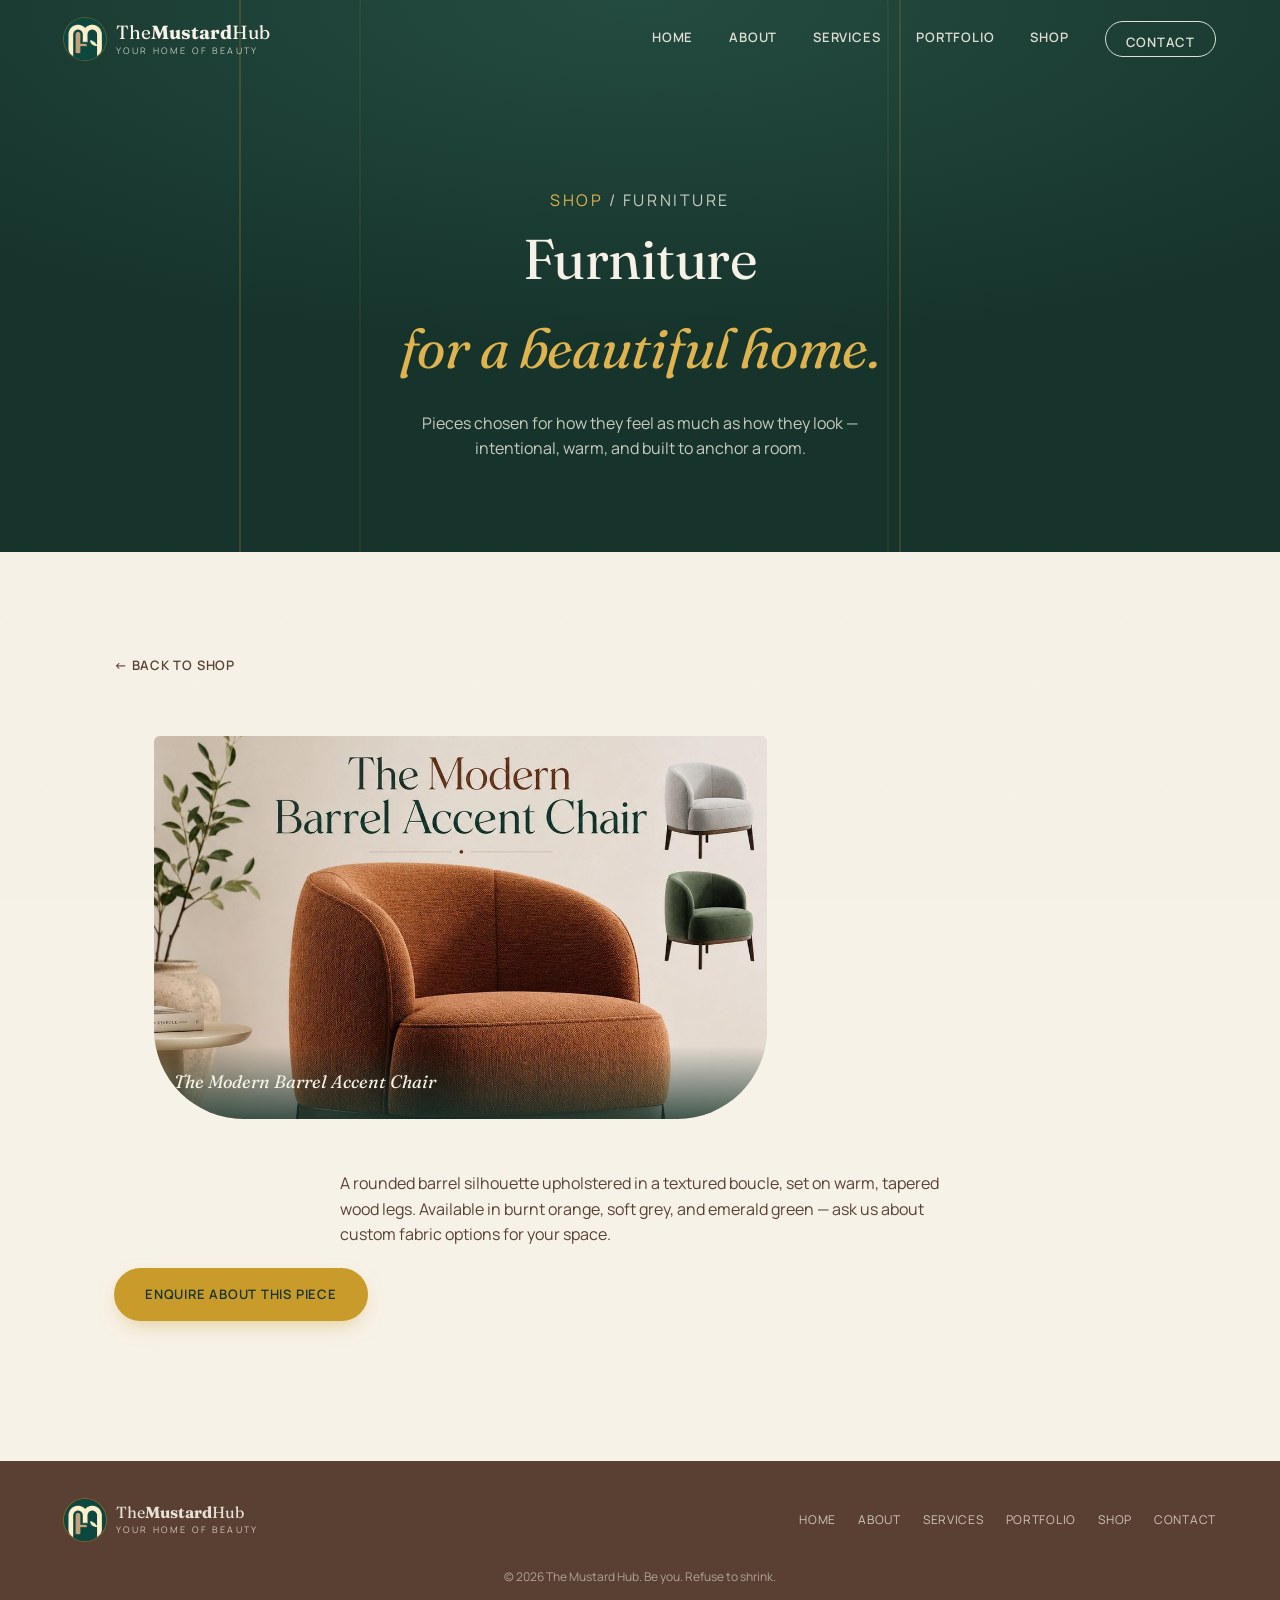
==== furniture.html @ 11c9eaf8 "client changes 🙄" ====
<!DOCTYPE html>
<html lang="en">
<head>
<meta charset="UTF-8">
<meta name="viewport" content="width=device-width, initial-scale=1.0">
<title>Furniture — The Mustard Hub</title>
<meta name="description" content="Furniture pieces curated by The Mustard Hub to bring beauty, warmth and personality into your home.">
<link rel="preconnect" href="https://fonts.googleapis.com">
<link rel="preconnect" href="https://fonts.gstatic.com" crossorigin>
<link href="https://fonts.googleapis.com/css2?family=Fraunces:ital,opsz,wght@0,9..144,300;0,9..144,400;0,9..144,500;0,9..144,600;0,9..144,700;1,9..144,400;1,9..144,500&family=Manrope:wght@300;400;500;600;700&display=swap" rel="stylesheet">
<link rel="stylesheet" href="styles.css">
</head>
<body>

<div class="grain"></div>

<!-- ============ NAV ============ -->
<header class="site-header" id="siteHeader">
  <div class="nav-wrap">
    <a href="index.html#home" class="brand">
      <span class="brand-mark" aria-hidden="true">
        <img src="assets/logo-mark.jpg" alt="">
      </span>
      <span class="brand-text">
        <span class="brand-name">The<strong>Mustard</strong>Hub</span>
        <span class="brand-tag">Your Home of Beauty</span>
      </span>
    </a>

    <nav class="main-nav" id="mainNav" aria-label="Primary">
      <a href="index.html#home">Home</a>
      <a href="index.html#about">About</a>
      <a href="index.html#services">Services</a>
      <a href="index.html#portfolio">Portfolio</a>
      <a href="index.html#shop">Shop</a>
      <a href="index.html#contact" class="nav-cta">Contact</a>
    </nav>

    <button class="nav-toggle" id="navToggle" aria-label="Open menu" aria-expanded="false" aria-controls="mainNav">
      <span></span><span></span><span></span>
    </button>
  </div>
</header>

<!-- ============ PAGE BANNER ============ -->
<section class="page-banner">
  <div class="hero-arch" aria-hidden="true">
    <svg viewBox="0 0 900 900" preserveAspectRatio="xMidYMax slice">
      <path d="M50 900 V330 C50 148 198 0 380 0 C562 0 710 148 710 330 V900" fill="none" stroke="#C89B2B" stroke-width="1.5" opacity="0.35"/>
      <path d="M170 900 V360 C170 214 288 96 434 96 C580 96 698 214 698 360 V900" fill="none" stroke="#C89B2B" stroke-width="1" opacity="0.22"/>
    </svg>
  </div>
  <div class="page-banner-inner">
    <p class="breadcrumb"><a href="index.html#shop">Shop</a> / Furniture</p>
    <h1>Furniture<br><em>for a beautiful home.</em></h1>
    <p>Pieces chosen for how they feel as much as how they look — intentional, warm, and built to anchor a room.</p>
  </div>
</section>

<!-- ============ GALLERY ============ -->
<section class="gallery-section">
  <a href="index.html#shop" class="back-link reveal">&larr; Back to Shop</a>

  <div class="gallery-grid">
    <figure class="gallery-card wide reveal">
      <img src="assets/chair.jpg" alt="The Modern Barrel Accent Chair in burnt orange boucle with dark wood legs">
      <figcaption>The Modern Barrel Accent Chair</figcaption>
    </figure>
  </div>

  <p class="section-sub reveal" style="margin-top:36px; text-align:left; max-width:60ch;">
    A rounded barrel silhouette upholstered in a textured boucle, set on warm, tapered wood legs.
    Available in burnt orange, soft grey, and emerald green — ask us about custom fabric options
    for your space.
  </p>

  <div class="shop-cta reveal" style="margin-top:20px; text-align:left;">
    <a href="index.html#contact" class="btn btn-solid">Enquire About This Piece</a>
  </div>
</section>

<!-- ============ FOOTER ============ -->
<footer class="site-footer">
  <div class="footer-wrap">
    <a href="index.html#home" class="brand footer-brand-block">
      <span class="brand-mark" aria-hidden="true"><img src="assets/logo-mark.jpg" alt=""></span>
      <span class="brand-text">
        <span class="brand-name footer-brand">The<strong>Mustard</strong>Hub</span>
        <span class="brand-tag">Your Home of Beauty</span>
      </span>
    </a>
    <nav class="footer-nav" aria-label="Footer">
      <a href="index.html#home">Home</a>
      <a href="index.html#about">About</a>
      <a href="index.html#services">Services</a>
      <a href="index.html#portfolio">Portfolio</a>
      <a href="index.html#shop">Shop</a>
      <a href="index.html#contact">Contact</a>
    </nav>
    <p class="footer-note">&copy; <span id="year"></span> The Mustard Hub. Be you. Refuse to shrink.</p>
  </div>
</footer>

<script src="script.js"></script>
</body>
</html>
---- styles.css ----
/* ===========================================================
   THE MUSTARD HUB — design tokens
   =========================================================== */
:root{
  --mustard:      #C89B2B;
  --mustard-2:    #E0B44E;
  --beige:        #E8DCC8;
  --cream:        #F7F2E8;
  --coffee:       #5A4033;
  --emerald:      #2F5D50;
  --emerald-deep: #16342C;
  --sage:         #A8B5A2;
  --ink:          #23231F;

  --font-display: "Fraunces", Georgia, serif;
  --font-body:    "Manrope", -apple-system, BlinkMacSystemFont, sans-serif;

  --container: 1180px;
  --gutter: clamp(24px, 5vw, 72px);

  --ease: cubic-bezier(.22,1,.36,1);
}

*,*::before,*::after{ box-sizing:border-box; }
html{ scroll-behavior:smooth; }
@media (prefers-reduced-motion: reduce){
  html{ scroll-behavior:auto; }
  *{ animation-duration:0.01ms !important; animation-iteration-count:1 !important; transition-duration:0.01ms !important; scroll-behavior:auto !important; }
}

body{
  margin:0;
  background:var(--cream);
  color:var(--ink);
  font-family:var(--font-body);
  font-size:16px;
  line-height:1.6;
  -webkit-font-smoothing:antialiased;
}

img{ max-width:100%; display:block; }
a{ color:inherit; text-decoration:none; }
ul{ list-style:none; margin:0; padding:0; }
h1,h2,h3{ font-family:var(--font-display); font-weight:500; margin:0; letter-spacing:-0.01em; }
p{ margin:0; }

.grain{
  position:fixed; inset:0; pointer-events:none; z-index:9999;
  opacity:0.035; mix-blend-mode:multiply;
  background-image:url("data:image/svg+xml,%3Csvg xmlns='http://www.w3.org/2000/svg' width='140' height='140'%3E%3Cfilter id='n'%3E%3CfeTurbulence type='fractalNoise' baseFrequency='0.9' numOctaves='2' stitchTiles='stitch'/%3E%3C/filter%3E%3Crect width='100%25' height='100%25' filter='url(%23n)'/%3E%3C/svg%3E");
}

.eyebrow{
  font-family:var(--font-body);
  text-transform:uppercase;
  letter-spacing:0.22em;
  font-size:12px;
  font-weight:600;
  color:var(--mustard-2);
  margin:0 0 18px;
}
.eyebrow-dark{ color:var(--coffee); }

/* ===========================================================
   REVEAL ON SCROLL
   =========================================================== */
.reveal{
  opacity:0;
  transform:translateY(28px);
  transition:opacity 0.9s var(--ease), transform 0.9s var(--ease);
}
.reveal.is-visible{ opacity:1; transform:translateY(0); }

/* ===========================================================
   BUTTONS
   =========================================================== */
.btn{
  display:inline-flex;
  align-items:center;
  justify-content:center;
  padding:15px 30px;
  font-family:var(--font-body);
  font-size:13px;
  font-weight:600;
  letter-spacing:0.06em;
  text-transform:uppercase;
  border-radius:999px;
  border:1px solid transparent;
  cursor:pointer;
  transition:transform 0.35s var(--ease), background 0.35s, color 0.35s, border-color 0.35s, box-shadow .35s;
}
.btn-solid{
  background:var(--mustard);
  color:var(--emerald-deep);
  box-shadow:0 8px 22px -8px rgba(200,155,43,0.55);
}
.btn-solid:hover{ background:var(--mustard-2); transform:translateY(-2px); }

.btn-outline{
  border-color:currentColor;
  color:inherit;
}
.btn-outline:hover{ background:rgba(255,255,255,0.08); transform:translateY(-2px); }

.btn-ghost{
  color:inherit;
  opacity:0.8;
  text-decoration:underline;
  text-underline-offset:5px;
  text-decoration-color:rgba(255,255,255,0.4);
}
.btn-ghost:hover{ opacity:1; }

.hero-actions{
  display:flex;
  flex-wrap:wrap;
  gap:16px;
  align-items:center;
}

/* ===========================================================
   HEADER / NAV
   =========================================================== */
.site-header{
  position:fixed; top:0; left:0; right:0; z-index:1000;
  padding:18px var(--gutter);
  display:flex;
  transition:background 0.4s var(--ease), padding 0.4s var(--ease), box-shadow 0.4s;
}
.site-header.scrolled{
  background:rgba(247,242,232,0.88);
  backdrop-filter:blur(14px);
  padding:12px var(--gutter);
  box-shadow:0 1px 0 rgba(90,64,51,0.08);
}
.nav-wrap{
  width:100%;
  display:flex;
  align-items:center;
  justify-content:space-between;
  color:var(--cream);
  transition:color 0.4s var(--ease);
}
.site-header.scrolled .nav-wrap{ color:var(--coffee); }

.brand{
  display:flex;
  align-items:center;
  gap:10px;
}
.brand-mark{
  width:42px; height:42px;
  color:var(--mustard);
  flex:none;
  border-radius:50%;
  overflow:hidden;
  box-shadow:0 0 0 1px rgba(200,155,43,0.35);
}
.brand-mark svg{ width:100%; height:100%; }
.brand-mark img{
  width:100%; height:100%;
  object-fit:cover;
  display:block;
}
.brand-text{ display:flex; flex-direction:column; line-height:1.1; }
.brand-name{
  font-family:var(--font-display);
  font-size:19px;
  font-weight:400;
}
.brand-name strong{ font-weight:700; }
.brand-tag{
  font-size:9px;
  letter-spacing:0.24em;
  text-transform:uppercase;
  opacity:0.75;
  margin-top:3px;
}

.main-nav{
  display:flex;
  align-items:center;
  gap:36px;
  font-size:13px;
  font-weight:600;
  letter-spacing:0.06em;
  text-transform:uppercase;
}
.main-nav a{
  position:relative;
  padding-bottom:4px;
  opacity:0.9;
}
.main-nav a:not(.nav-cta)::after{
  content:"";
  position:absolute; left:0; right:100%; bottom:0;
  height:1px; background:currentColor;
  transition:right 0.35s var(--ease);
}
.main-nav a:not(.nav-cta):hover::after{ right:0; }
.nav-cta{
  padding:10px 20px;
  border:1px solid currentColor;
  border-radius:999px;
}

.nav-toggle{
  display:none;
  flex-direction:column;
  justify-content:center;
  gap:5px;
  width:32px; height:32px;
  background:none; border:none; cursor:pointer;
  padding:0;
}
.nav-toggle span{
  display:block; height:2px; width:100%;
  background:currentColor; color:inherit;
  transition:transform 0.3s var(--ease), opacity 0.3s;
}

/* ===========================================================
   HERO
   =========================================================== */
.hero{
  position:relative;
  min-height:100svh;
  background:var(--emerald-deep);
  color:var(--cream);
  display:flex;
  flex-direction:column;
  align-items:center;
  justify-content:center;
  text-align:center;
  padding:140px var(--gutter) 100px;
  overflow:hidden;
}

.hero-slideshow{
  position:absolute;
  inset:0;
  z-index:0;
}
.hero-slide{
  position:absolute;
  inset:0;
  background-size:cover;
  background-position:center;
  opacity:0;
  transition:opacity 1.8s ease;
}
.hero-slide.active{ opacity:1; }

.hero-overlay{
  position:absolute;
  inset:0;
  z-index:1;
  background:
    linear-gradient(180deg, rgba(22,52,44,0.62) 0%, rgba(22,52,44,0.8) 100%),
    radial-gradient(120% 100% at 50% 0%, rgba(200,155,43,0.22) 0%, transparent 60%);
}

.hero-arch{
  position:absolute;
  bottom:0; left:50%;
  width:min(900px, 140vw);
  transform:translateX(-50%);
  pointer-events:none;
  z-index:1;
}
.hero-arch svg{ width:100%; height:auto; display:block; }

.hero-title{
  font-size:clamp(38px, 6.4vw, 82px);
  font-weight:400;
  line-height:1.05;
  max-width:16ch;
  position:relative; z-index:2;
}
.hero-title em{
  font-style:italic;
  font-weight:400;
}
.hero-title .gold{ color:var(--mustard-2); font-style:italic; }

.hero-sub{
  margin:28px auto 40px;
  max-width:46ch;
  font-size:17px;
  color:rgba(247,242,232,0.9);
  position:relative; z-index:2;
}
.hero .hero-actions{ justify-content:center; position:relative; z-index:2; }

.scroll-cue{
  position:absolute;
  bottom:34px; left:50%;
  transform:translateX(-50%);
  width:26px; height:42px;
  border:1.5px solid rgba(247,242,232,0.5);
  border-radius:999px;
  z-index:2;
}
.scroll-cue span{
  position:absolute; top:8px; left:50%;
  width:4px; height:4px;
  background:var(--mustard-2);
  border-radius:999px;
  transform:translateX(-50%);
  animation:scrollcue 1.8s ease-in-out infinite;
}
@keyframes scrollcue{
  0%{ transform:translate(-50%,0); opacity:1; }
  70%{ opacity:0; }
  100%{ transform:translate(-50%,16px); opacity:0; }
}

/* ===========================================================
   ABOUT
   =========================================================== */
.about{ padding:150px var(--gutter); background:var(--cream); }
.about-wrap{
  max-width:var(--container);
  margin:0 auto;
  display:grid;
  grid-template-columns:1.05fr 0.95fr;
  gap:clamp(40px, 6vw, 100px);
  align-items:center;
}
.about-copy h2{
  font-size:clamp(30px, 4vw, 48px);
  color:var(--emerald-deep);
  margin-bottom:26px;
}
.about-copy .lede{
  font-size:18px;
  color:var(--coffee);
  margin-bottom:18px;
}
.about-copy p{
  color:#4a4038;
  margin-bottom:18px;
  font-size:16px;
}
.statement{
  font-family:var(--font-display);
  font-style:italic;
  font-size:26px;
  color:var(--emerald-deep);
  margin-top:28px !important;
}
.statement span{ color:var(--mustard); }

.about-visual{ position:relative; }
.arch-frame{
  border-radius:220px 220px 16px 16px;
  aspect-ratio:3/4;
  padding:14px;
  background:linear-gradient(160deg, var(--mustard) 0%, var(--beige) 100%);
}
.arch-frame--emerald{
  background:linear-gradient(165deg, var(--emerald) 0%, var(--emerald-deep) 100%);
}
.arch-frame-inner{
  width:100%; height:100%;
  border-radius:206px 206px 6px 6px;
  border:1px solid rgba(247,242,232,0.25);
  display:flex;
  align-items:center;
  justify-content:center;
  padding:40px;
  background:
    radial-gradient(120% 70% at 50% 0%, rgba(200,155,43,0.28), transparent 60%),
    linear-gradient(200deg, rgba(247,242,232,0.06), transparent 50%);
}
.arch-quote{
  font-family:var(--font-display);
  font-style:italic;
  color:var(--cream);
  font-size:clamp(20px, 2.4vw, 27px);
  text-align:center;
  line-height:1.5;
}
.dot{
  position:absolute;
  border-radius:50%;
}
.dot--mustard{
  width:120px; height:120px;
  background:var(--mustard);
  top:-30px; right:-30px;
  z-index:-1;
  opacity:0.9;
}
.dot--sage{
  width:70px; height:70px;
  background:var(--sage);
  bottom:20px; left:-24px;
  z-index:-1;
}

/* ===========================================================
   SECTION HEAD (shared)
   =========================================================== */
.section-head{
  max-width:var(--container);
  margin:0 auto 60px;
  padding:0 var(--gutter);
  text-align:center;
}
.section-head h2{
  font-size:clamp(30px, 4vw, 46px);
  color:var(--emerald-deep);
}
.section-head h2 em{ font-style:italic; color:var(--mustard); }
.section-sub{
  max-width:52ch;
  margin:16px auto 0;
  color:var(--coffee);
  font-size:16px;
}

/* ===========================================================
   SERVICES
   =========================================================== */
.services{ padding:140px 0; background:var(--beige); }
.services-grid{
  max-width:var(--container);
  margin:0 auto;
  padding:0 var(--gutter);
  display:grid;
  grid-template-columns:repeat(3, 1fr);
  gap:2px;
  background:rgba(90,64,51,0.14);
  border:1px solid rgba(90,64,51,0.14);
}
.service-card{
  background:var(--beige);
  padding:48px 36px;
  transition:background 0.4s var(--ease), transform .4s var(--ease);
}
.service-card:hover{
  background:var(--cream);
}
.service-arch{
  width:56px; height:56px;
  color:var(--mustard);
  margin-bottom:26px;
}
.service-arch svg{ width:100%; height:100%; }
.service-card h3{
  font-size:21px;
  color:var(--emerald-deep);
  margin-bottom:12px;
  font-weight:500;
}
.service-card p{
  color:var(--coffee);
  font-size:15px;
  line-height:1.65;
}

/* ===========================================================
   PHILOSOPHY
   =========================================================== */
.philosophy{
  position:relative;
  overflow:hidden;
  background:radial-gradient(120% 100% at 50% 100%, #24493d 0%, var(--emerald-deep) 60%);
  color:var(--cream);
  padding:150px var(--gutter);
  text-align:center;
}
.philosophy-arch{ opacity:0.9; }
.philosophy-quote{
  font-size:clamp(28px, 4.4vw, 50px);
  max-width:18ch;
  margin:0 auto;
  position:relative; z-index:1;
}
.philosophy-quote em{ font-style:italic; color:var(--mustard-2); }
.philosophy-copy{
  max-width:50ch;
  margin:28px auto 44px;
  color:rgba(247,242,232,0.78);
  font-size:16px;
  position:relative; z-index:1;
}
.value-cloud{
  display:flex;
  flex-wrap:wrap;
  justify-content:center;
  gap:12px;
  max-width:700px;
  margin:0 auto;
  position:relative; z-index:1;
}
.value-cloud li{
  padding:10px 22px;
  border:1px solid rgba(247,242,232,0.28);
  border-radius:999px;
  font-size:13px;
  letter-spacing:0.04em;
  color:var(--cream);
  transition:border-color .35s, background .35s, transform .35s;
}
.value-cloud li:hover{
  border-color:var(--mustard-2);
  background:rgba(200,155,43,0.12);
  transform:translateY(-3px);
}

/* ===========================================================
   PORTFOLIO
   =========================================================== */
.portfolio{ padding:140px 0; background:var(--cream); }
.portfolio-grid{
  max-width:var(--container);
  margin:0 auto;
  padding:0 var(--gutter);
  display:grid;
  grid-template-columns:repeat(3, 1fr);
  grid-auto-rows:260px;
  gap:20px;
}
.portfolio-tile{
  position:relative;
  margin:0;
  border-radius:6px 6px 120px 120px;
  overflow:hidden;
  display:flex;
  align-items:flex-end;
  transition:transform 0.5s var(--ease), border-radius 0.5s var(--ease);
}
.portfolio-tile:hover{ transform:translateY(-6px); }
.portfolio-tile.tall{ grid-row:span 2; }
.portfolio-tile figcaption{
  width:100%;
  padding:22px 20px;
  font-family:var(--font-display);
  font-style:italic;
  font-size:19px;
  color:var(--cream);
  background:linear-gradient(0deg, rgba(22,52,44,0.75), transparent);
}
.p-mustard{ background:linear-gradient(155deg,#dcb356,var(--mustard)); }
.p-mustard2{ background:linear-gradient(200deg,var(--mustard),#8a6a1c); }
.p-emerald{ background:linear-gradient(160deg,#3c7263,var(--emerald-deep)); }
.p-sage{ background:linear-gradient(160deg,#c3cdbd,var(--sage)); }
.p-coffee{ background:linear-gradient(160deg,#8a6a55,var(--coffee)); }
.p-beige{ background:linear-gradient(165deg,var(--beige),#c9b998); }

/* ===========================================================
   SHOP
   =========================================================== */
.shop{ padding:140px 0 120px; background:var(--beige); }
.shop-category{ max-width:var(--container); margin:0 auto; padding:0 var(--gutter); }
.shop-category + .shop-category{ margin-top:64px; }
.shop-category-title{
  font-family:var(--font-display);
  font-size:24px;
  font-weight:500;
  color:var(--emerald-deep);
  margin:0 0 24px;
  padding-bottom:14px;
  border-bottom:1px solid rgba(90,64,51,0.18);
}
.shop-grid{
  display:grid;
  grid-template-columns:repeat(3, 1fr);
  gap:20px;
}
.shop-card{
  aspect-ratio:4/3;
  border-radius:6px 6px 90px 90px;
  background:var(--cream);
  border:1px solid rgba(90,64,51,0.15);
  display:flex;
  align-items:flex-end;
  padding:26px;
  position:relative;
  overflow:hidden;
  transition:border-color .35s, transform .35s var(--ease);
}
.shop-card::before{
  content:"";
  position:absolute; inset:0;
  background:linear-gradient(200deg, rgba(200,155,43,0.16), transparent 55%);
  opacity:0;
  transition:opacity .35s;
}
.shop-card:hover{ transform:translateY(-5px); border-color:var(--mustard); }
.shop-card:hover::before{ opacity:1; }
.shop-card span{
  font-family:var(--font-display);
  font-size:19px;
  color:var(--emerald-deep);
  position:relative; z-index:1;
}
.shop-card--photo{
  background-size:cover;
  background-position:center;
  border-color:transparent;
}
.shop-card--photo::before{
  background:linear-gradient(0deg, rgba(22,52,44,0.82) 0%, rgba(22,52,44,0.15) 60%, transparent 100%);
  opacity:1;
}
.shop-card--photo span{
  color:var(--cream);
}
.shop-cta{ text-align:center; margin-top:56px; }

/* ===========================================================
   CONTACT
   =========================================================== */
.contact{
  position:relative;
  overflow:hidden;
  background:var(--emerald-deep);
  color:var(--cream);
  padding:150px var(--gutter) 120px;
  text-align:center;
}
.contact-inner{ position:relative; z-index:1; max-width:640px; margin:0 auto; }
.contact-logo{
  width:64px; height:64px;
  border-radius:50%;
  margin:0 auto 26px;
  object-fit:cover;
  border:1px solid rgba(247,242,232,0.3);
}
.contact h2{
  font-size:clamp(30px, 4.6vw, 50px);
  margin-bottom:20px;
}
.contact-copy{
  color:rgba(247,242,232,0.78);
  font-size:17px;
  max-width:46ch;
  margin:0 auto 40px;
}
.contact .hero-actions{ justify-content:center; margin-bottom:56px; }
.contact-details{
  display:flex;
  flex-wrap:wrap;
  justify-content:center;
  gap:10px 30px;
  font-size:13px;
  color:rgba(247,242,232,0.85);
  border-top:1px solid rgba(247,242,232,0.16);
  padding-top:32px;
}
.contact-details span{
  display:block;
  text-transform:uppercase;
  letter-spacing:0.14em;
  font-size:10px;
  color:var(--mustard-2);
  margin-bottom:4px;
}

/* ===========================================================
   FOOTER
   =========================================================== */
.site-footer{ background:var(--coffee); color:var(--cream); padding:38px var(--gutter); }
.footer-wrap{
  max-width:var(--container);
  margin:0 auto;
  display:flex;
  flex-wrap:wrap;
  align-items:center;
  justify-content:space-between;
  gap:20px;
}
.footer-brand{ font-family:var(--font-display); font-size:16px; opacity:0.9; }
.footer-nav{ display:flex; gap:22px; font-size:12px; text-transform:uppercase; letter-spacing:0.06em; flex-wrap:wrap; }
.footer-nav a{ opacity:0.75; transition:opacity .3s; }
.footer-nav a:hover{ opacity:1; }
.footer-note{ font-size:12px; opacity:0.55; width:100%; text-align:center; order:3; margin-top:6px; }

/* ===========================================================
   SUBPAGES — page banner / gallery / coming soon
   =========================================================== */
.page-banner{
  position:relative;
  overflow:hidden;
  background:radial-gradient(120% 100% at 50% 0%, #244b40 0%, var(--emerald-deep) 62%);
  color:var(--cream);
  text-align:center;
  padding:170px var(--gutter) 90px;
}
.page-banner .hero-arch{ z-index:0; opacity:0.8; }
.page-banner-inner{ position:relative; z-index:1; }
.breadcrumb{
  font-size:12px;
  text-transform:uppercase;
  letter-spacing:0.16em;
  color:rgba(247,242,232,0.65);
  margin-bottom:18px;
}
.breadcrumb a{ color:var(--mustard-2); }
.breadcrumb a:hover{ text-decoration:underline; }
.page-banner h1{
  font-size:clamp(32px, 5vw, 56px);
  font-weight:400;
}
.page-banner h1 em{ font-style:italic; color:var(--mustard-2); }
.page-banner p{
  max-width:52ch;
  margin:18px auto 0;
  color:rgba(247,242,232,0.8);
  font-size:16px;
}

.gallery-section{ padding:100px var(--gutter) 140px; background:var(--cream); max-width:var(--container); margin:0 auto; }
.gallery-grid{
  display:grid;
  grid-template-columns:repeat(3, 1fr);
  gap:24px;
}
.gallery-card{
  position:relative;
  border-radius:6px 6px 90px 90px;
  overflow:hidden;
  aspect-ratio:3/4;
  background:var(--beige);
  display:flex;
  align-items:flex-end;
}
.gallery-card img{
  position:absolute; inset:0;
  width:100%; height:100%;
  object-fit:cover;
  transition:transform 0.6s var(--ease);
}
.gallery-card:hover img{ transform:scale(1.05); }
.gallery-card figcaption{
  position:relative; z-index:1;
  width:100%;
  padding:22px 20px;
  font-family:var(--font-display);
  font-style:italic;
  font-size:18px;
  color:var(--cream);
  background:linear-gradient(0deg, rgba(22,52,44,0.78), transparent);
}
.gallery-card.wide{ grid-column:span 2; aspect-ratio:16/10; }

.back-link{
  display:inline-flex;
  align-items:center;
  gap:8px;
  margin-bottom:44px;
  font-size:13px;
  font-weight:600;
  text-transform:uppercase;
  letter-spacing:0.06em;
  color:var(--coffee);
}
.back-link:hover{ color:var(--mustard); }

.coming-soon{
  padding:120px var(--gutter) 160px;
  background:var(--cream);
  text-align:center;
  max-width:640px;
  margin:0 auto;
}
.coming-soon .arch-frame{ max-width:280px; margin:0 auto 40px; }
.coming-soon h2{
  font-size:clamp(26px, 3.6vw, 38px);
  color:var(--emerald-deep);
  margin-bottom:16px;
}
.coming-soon p{ color:var(--coffee); font-size:16px; margin-bottom:34px; }

/* ===========================================================
   RESPONSIVE
   =========================================================== */
@media (max-width: 900px){
  .about-wrap{ grid-template-columns:1fr; }
  .services-grid{ grid-template-columns:repeat(2,1fr); }
  .portfolio-grid{ grid-template-columns:repeat(2,1fr); }
  .shop-grid{ grid-template-columns:repeat(2,1fr); }
  .footer-wrap{ justify-content:center; text-align:center; }
}

@media (max-width: 720px){
  .main-nav{
    position:fixed; inset:0 0 0 auto;
    width:min(320px, 84vw);
    height:100vh;
    background:var(--emerald-deep);
    color:var(--cream);
    flex-direction:column;
    align-items:flex-start;
    justify-content:center;
    gap:26px;
    padding:40px var(--gutter);
    transform:translateX(100%);
    transition:transform 0.45s var(--ease);
    font-size:16px;
  }
  .main-nav.open{ transform:translateX(0); }
  .nav-cta{ margin-top:10px; }
  .nav-toggle{ display:flex; }
  .site-header .nav-wrap{ color:var(--coffee); }
  .site-header:not(.scrolled) .nav-wrap{ color:var(--cream); }

  .services-grid{ grid-template-columns:1fr; }
  .portfolio-grid{ grid-template-columns:1fr; grid-auto-rows:280px; }
  .portfolio-tile.tall{ grid-row:span 1; }
  .shop-grid{ grid-template-columns:1fr; }
  .footer-wrap{ flex-direction:column; text-align:center; }
  .footer-nav{ justify-content:center; }
  .gallery-grid{ grid-template-columns:1fr; }
  .gallery-card.wide{ grid-column:span 1; }
}

@media (max-width: 900px){
  .gallery-grid{ grid-template-columns:repeat(2,1fr); }
}

/* Keyboard focus visibility */
a:focus-visible, button:focus-visible{
  outline:2px solid var(--mustard);
  outline-offset:3px;
}
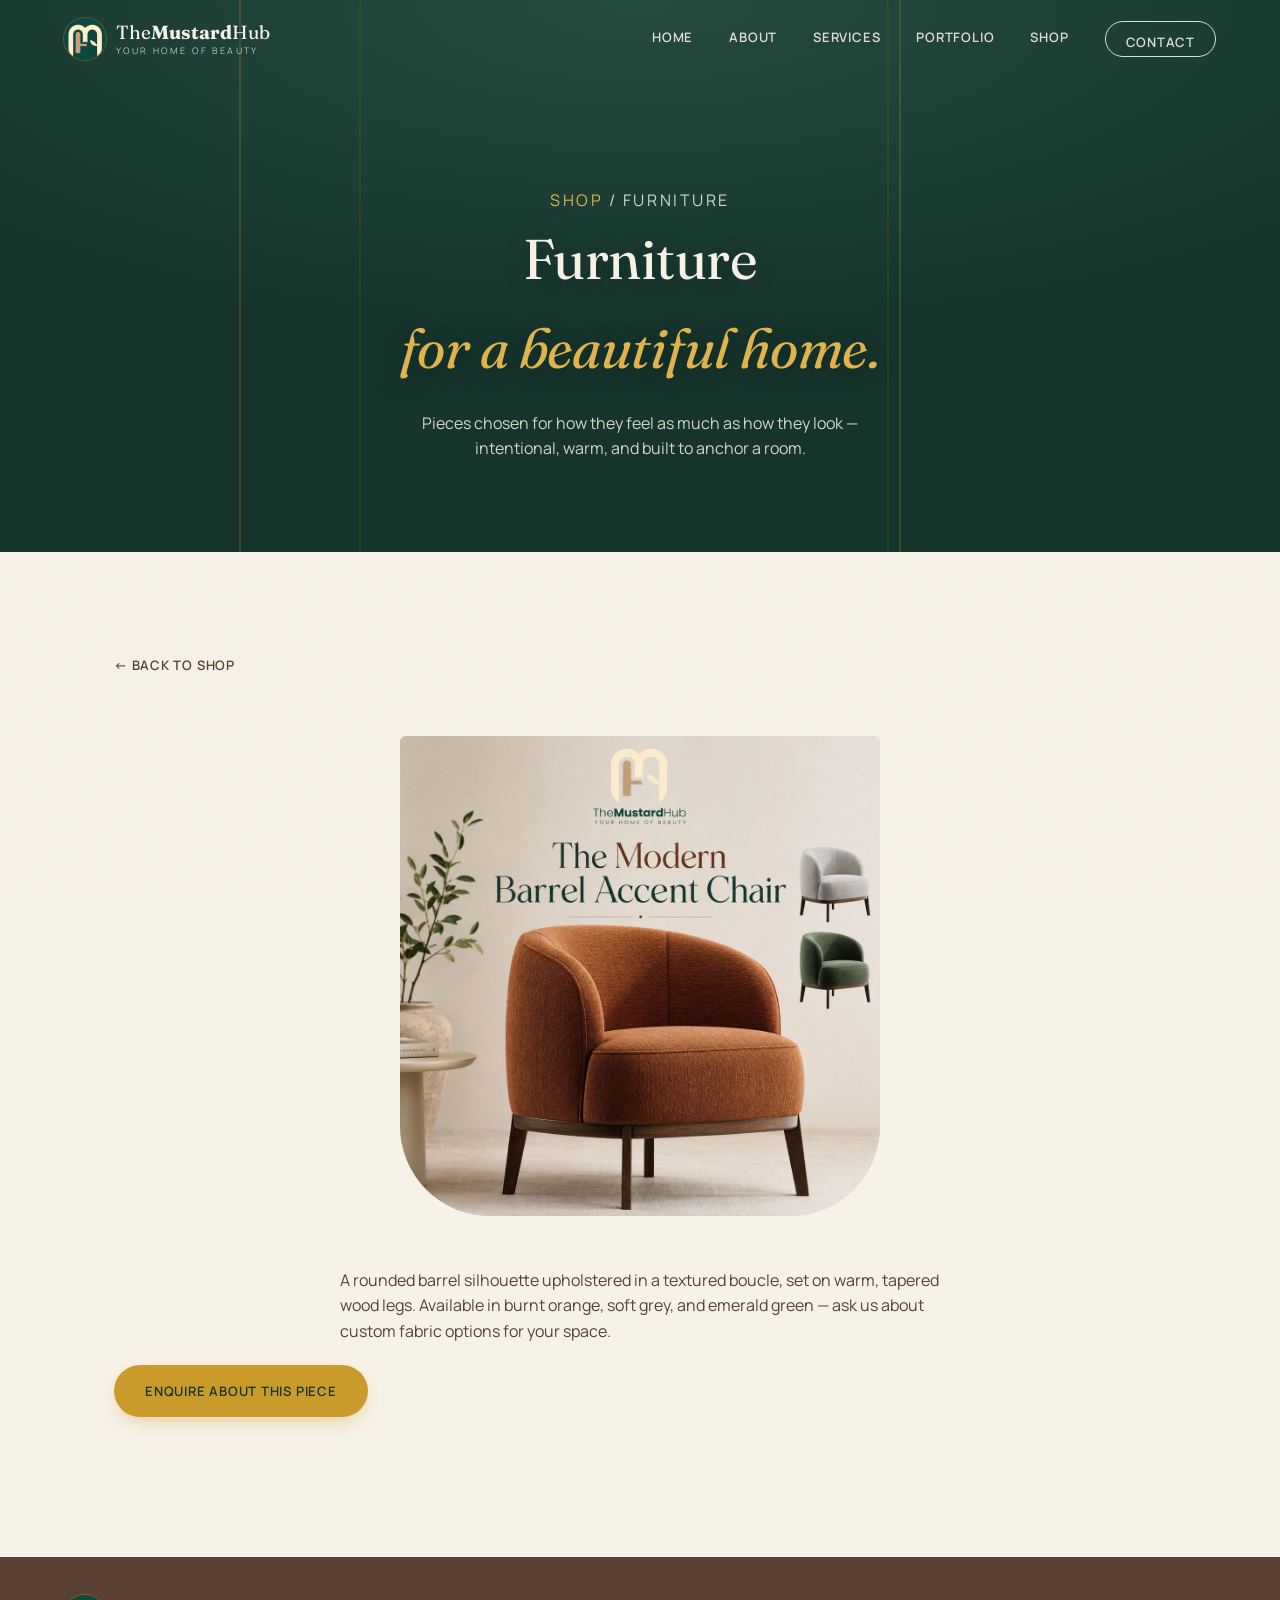
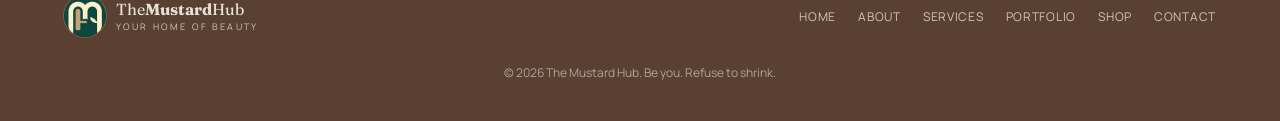
==== commit d491810b: "chair 🙄" ====
--- a/furniture.html
+++ b/furniture.html
@@ -61,10 +61,9 @@
 <section class="gallery-section">
   <a href="index.html#shop" class="back-link reveal">&larr; Back to Shop</a>
 
-  <div class="gallery-grid">
-    <figure class="gallery-card wide reveal">
-      <img src="assets/chair.jpg" alt="The Modern Barrel Accent Chair in burnt orange boucle with dark wood legs">
-      <figcaption>The Modern Barrel Accent Chair</figcaption>
+  <div class="gallery-grid gallery-grid--single">
+    <figure class="gallery-card gallery-card--contain reveal">
+      <img src="assets/chair.jpg" alt="The Modern Barrel Accent Chair by The Mustard Hub, shown in burnt orange, with soft grey and emerald green colorway options">
     </figure>
   </div>
 
--- a/styles.css
+++ b/styles.css
@@ -448,6 +448,7 @@
   margin-bottom:26px;
 }
 .service-arch svg{ width:100%; height:100%; }
+.service-arch img{ width:100%; height:100%; object-fit:contain; display:block; }
 .service-card h3{
   font-size:21px;
   color:var(--emerald-deep);
@@ -609,6 +610,15 @@
 .shop-card--photo span{
   color:var(--cream);
 }
+.shop-card--contain{
+  background-color:var(--beige);
+  background-size:contain;
+  background-repeat:no-repeat;
+  background-position:center;
+}
+.shop-card--contain::before{
+  background:linear-gradient(0deg, rgba(22,52,44,0.88) 0%, rgba(22,52,44,0) 42%);
+}
 .shop-cta{ text-align:center; margin-top:56px; }
 
 /* ===========================================================
@@ -696,7 +706,7 @@
   font-size:12px;
   text-transform:uppercase;
   letter-spacing:0.16em;
-  color:rgba(247,242,232,0.65);
+  color:rgba(247,242,232,0.7);
   margin-bottom:18px;
 }
 .breadcrumb a{ color:var(--mustard-2); }
@@ -704,13 +714,19 @@
 .page-banner h1{
   font-size:clamp(32px, 5vw, 56px);
   font-weight:400;
+  text-shadow:0 2px 24px rgba(0,0,0,0.25);
 }
 .page-banner h1 em{ font-style:italic; color:var(--mustard-2); }
 .page-banner p{
   max-width:52ch;
   margin:18px auto 0;
-  color:rgba(247,242,232,0.8);
+  color:rgba(247,242,232,0.85);
   font-size:16px;
+}
+
+@media (max-width: 640px){
+  .page-banner{ padding:150px var(--gutter) 70px; }
+  .page-banner .hero-arch{ opacity:0.5; }
 }
 
 .gallery-section{ padding:100px var(--gutter) 140px; background:var(--cream); max-width:var(--container); margin:0 auto; }
@@ -727,6 +743,7 @@
   background:var(--beige);
   display:flex;
   align-items:flex-end;
+  cursor:zoom-in;
 }
 .gallery-card img{
   position:absolute; inset:0;
@@ -738,14 +755,149 @@
 .gallery-card figcaption{
   position:relative; z-index:1;
   width:100%;
-  padding:22px 20px;
+  padding:26px 20px 20px;
   font-family:var(--font-display);
   font-style:italic;
   font-size:18px;
   color:var(--cream);
-  background:linear-gradient(0deg, rgba(22,52,44,0.78), transparent);
+  background:linear-gradient(0deg, rgba(15,36,30,0.92) 0%, rgba(15,36,30,0.55) 55%, transparent 100%);
 }
 .gallery-card.wide{ grid-column:span 2; aspect-ratio:16/10; }
+
+.gallery-grid.gallery-grid--single{
+  grid-template-columns:minmax(280px, 560px);
+  justify-content:center;
+}
+.gallery-card--contain{
+  aspect-ratio:1/1;
+  background:var(--beige);
+  cursor:zoom-in;
+}
+.gallery-card--contain img{
+  object-fit:contain;
+  transition:transform 0.5s var(--ease);
+}
+.gallery-card--contain:hover img{ transform:scale(1.03); }
+
+.gallery-zoom-hint{
+  position:absolute;
+  top:16px; right:16px;
+  z-index:1;
+  width:36px; height:36px;
+  border-radius:50%;
+  background:rgba(15,36,30,0.55);
+  backdrop-filter:blur(4px);
+  display:flex;
+  align-items:center;
+  justify-content:center;
+  color:var(--cream);
+  opacity:0;
+  transform:translateY(-4px);
+  transition:opacity 0.3s, transform 0.3s;
+}
+.gallery-zoom-hint svg{ width:16px; height:16px; }
+.gallery-card:hover .gallery-zoom-hint,
+.gallery-card:focus-visible .gallery-zoom-hint{
+  opacity:1;
+  transform:translateY(0);
+}
+
+/* ===========================================================
+   LIGHTBOX
+   =========================================================== */
+.lightbox{
+  position:fixed;
+  inset:0;
+  z-index:3000;
+  display:flex;
+  align-items:center;
+  justify-content:center;
+  padding:28px;
+  background:rgba(15,36,30,0.6);
+  -webkit-backdrop-filter:blur(18px);
+  backdrop-filter:blur(18px);
+  opacity:0;
+  visibility:hidden;
+  transition:opacity 0.35s var(--ease), visibility 0s linear 0.35s;
+}
+.lightbox.is-open{
+  opacity:1;
+  visibility:visible;
+  transition:opacity 0.35s var(--ease), visibility 0s linear 0s;
+}
+.lightbox-figure{
+  position:relative;
+  max-width:min(92vw, 1000px);
+  max-height:88vh;
+  display:flex;
+  flex-direction:column;
+  align-items:center;
+  transform:scale(0.96);
+  transition:transform 0.35s var(--ease);
+}
+.lightbox.is-open .lightbox-figure{ transform:scale(1); }
+.lightbox-figure img{
+  display:block;
+  max-width:100%;
+  max-height:76vh;
+  width:auto; height:auto;
+  border-radius:6px;
+  box-shadow:0 30px 80px -20px rgba(0,0,0,0.55);
+  background:var(--beige);
+}
+.lightbox-caption{
+  margin-top:18px;
+  font-family:var(--font-display);
+  font-style:italic;
+  font-size:17px;
+  color:var(--cream);
+  text-align:center;
+}
+.lightbox-close,
+.lightbox-prev,
+.lightbox-next{
+  position:fixed;
+  display:flex;
+  align-items:center;
+  justify-content:center;
+  width:46px; height:46px;
+  border-radius:50%;
+  background:rgba(247,242,232,0.12);
+  border:1px solid rgba(247,242,232,0.3);
+  color:var(--cream);
+  cursor:pointer;
+  transition:background 0.25s, transform 0.25s;
+}
+.lightbox-close:hover,
+.lightbox-prev:hover,
+.lightbox-next:hover{
+  background:rgba(200,155,43,0.35);
+}
+.lightbox-close svg,
+.lightbox-prev svg,
+.lightbox-next svg{ width:20px; height:20px; }
+.lightbox-close{ top:20px; right:20px; }
+.lightbox-prev{ left:20px; top:50%; transform:translateY(-50%); }
+.lightbox-next{ right:20px; top:50%; transform:translateY(-50%); }
+.lightbox-prev:hover, .lightbox-next:hover{ transform:translateY(-50%) scale(1.06); }
+.lightbox-counter{
+  position:fixed;
+  bottom:22px; left:50%;
+  transform:translateX(-50%);
+  font-size:12px;
+  letter-spacing:0.14em;
+  text-transform:uppercase;
+  color:rgba(247,242,232,0.7);
+}
+
+@media (max-width: 640px){
+  .lightbox{ padding:16px; }
+  .lightbox-figure img{ max-height:68vh; }
+  .lightbox-close{ top:14px; right:14px; width:40px; height:40px; }
+  .lightbox-prev{ left:8px; width:40px; height:40px; }
+  .lightbox-next{ right:8px; width:40px; height:40px; }
+  .lightbox-counter{ bottom:14px; }
+}
 
 .back-link{
   display:inline-flex;
@@ -784,6 +936,8 @@
   .portfolio-grid{ grid-template-columns:repeat(2,1fr); }
   .shop-grid{ grid-template-columns:repeat(2,1fr); }
   .footer-wrap{ justify-content:center; text-align:center; }
+  .gallery-grid{ grid-template-columns:repeat(2,1fr); gap:16px; }
+  .gallery-card.wide{ grid-column:span 2; }
 }
 
 @media (max-width: 720px){
@@ -814,12 +968,17 @@
   .shop-grid{ grid-template-columns:1fr; }
   .footer-wrap{ flex-direction:column; text-align:center; }
   .footer-nav{ justify-content:center; }
-  .gallery-grid{ grid-template-columns:1fr; }
-  .gallery-card.wide{ grid-column:span 1; }
-}
-
-@media (max-width: 900px){
-  .gallery-grid{ grid-template-columns:repeat(2,1fr); }
+
+  .gallery-grid{ grid-template-columns:1fr; gap:20px; }
+  .gallery-card.wide{ grid-column:span 1; aspect-ratio:3/4; }
+  .gallery-section{ padding:70px var(--gutter) 90px; }
+  .back-link{ margin-bottom:28px; }
+}
+
+@media (max-width: 480px){
+  .gallery-card{ border-radius:6px 6px 60px 60px; }
+  .gallery-card figcaption{ font-size:16px; padding:20px 16px 16px; }
+  .gallery-zoom-hint{ width:32px; height:32px; top:12px; right:12px; }
 }
 
 /* Keyboard focus visibility */
